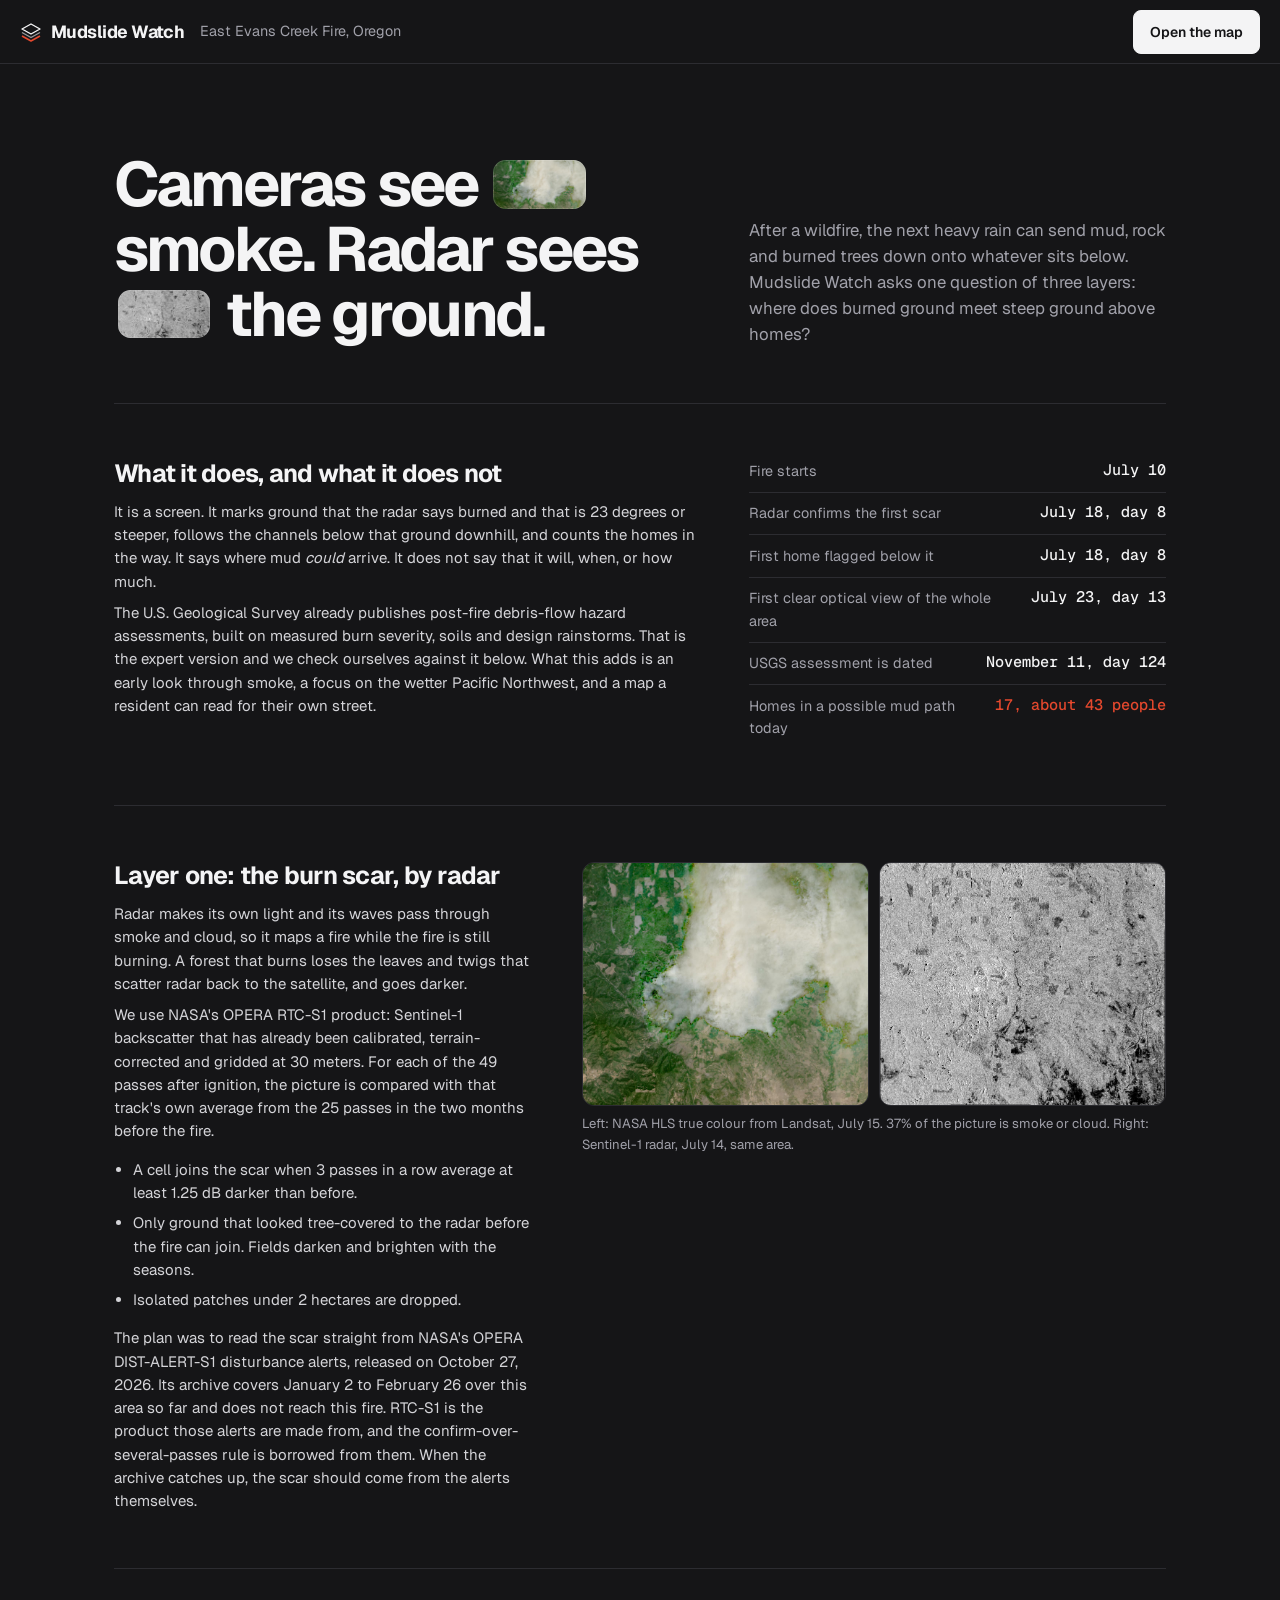
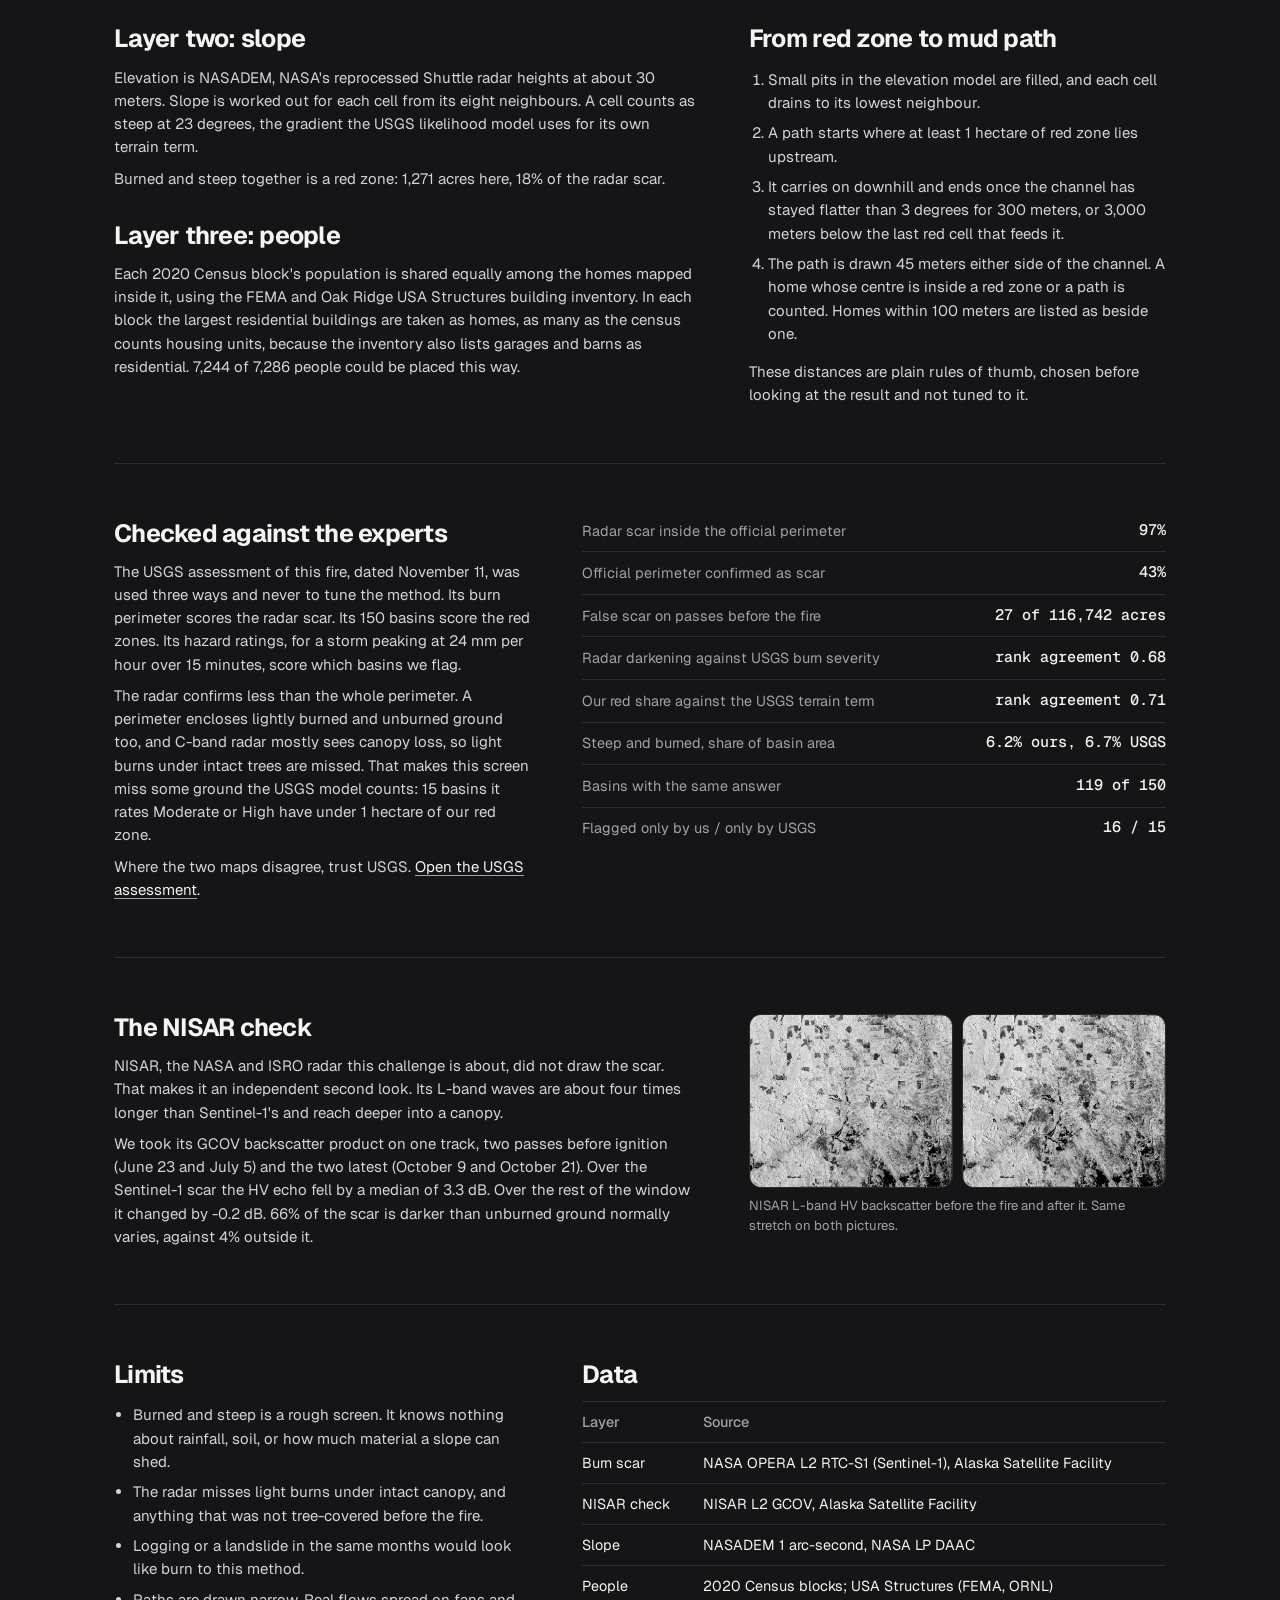
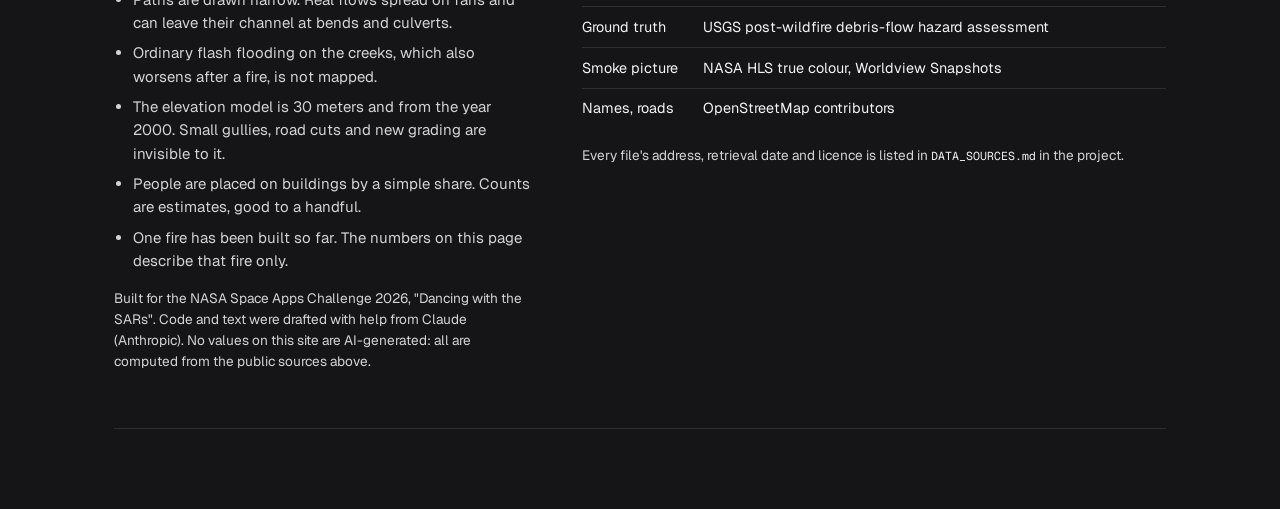
==== site/methods.html @ 7ee4576b "Mudslide Watch: radar burn scar, slope and people for the East Evans Creek Fire Pipeline (OPERA RTC-" ====
<!doctype html>
<html lang="en">
<head>
<meta charset="utf-8">
<meta name="viewport" content="width=device-width, initial-scale=1">
<title>How Mudslide Watch works</title>
<meta name="description" content="The data, the method and the limits behind Mudslide Watch.">
<link rel="preconnect" href="https://fonts.googleapis.com">
<link rel="preconnect" href="https://fonts.gstatic.com" crossorigin>
<link href="https://fonts.googleapis.com/css2?family=Geist:wght@400;500;600;700&family=Geist+Mono:wght@400;500;600&display=swap" rel="stylesheet">
<link href="styles.css" rel="stylesheet">
<style>
  body { display: block; height: auto; background: var(--sheet); }
  .doc { max-width: 1100px; margin: 0 auto; padding: 0 1.5rem 5rem; }
  .lead { display: grid; grid-template-columns: 7fr 5fr; gap: clamp(1.5rem, 4vw, 4rem); align-items: end; padding: clamp(2.5rem, 7vw, 5.5rem) 0 clamp(2rem, 5vw, 3.5rem); border-bottom: 1px solid var(--seam); }
  .lead h1 { font-size: clamp(2.1rem, 5.2vw, 3.9rem); line-height: 1.04; letter-spacing: -0.045em; }
  /* Pictures at type height, set between the words they belong to */
  .chip { display: inline-block; height: 0.78em; aspect-ratio: 1.9; border-radius: 0.2em; background-size: cover; background-position: 50% 40%; vertical-align: -0.04em; margin: 0 0.06em; box-shadow: inset 0 0 0 1px rgba(255, 255, 255, 0.14); }
  .lead p { color: var(--ash); font-size: 1.05rem; max-width: 40ch; margin: 0; }
  .row { display: grid; grid-template-columns: 7fr 5fr; gap: clamp(1.5rem, 4vw, 4rem); padding: clamp(2rem, 5vw, 3.5rem) 0; border-bottom: 1px solid var(--seam); align-items: start; }
  .row.flip { grid-template-columns: 5fr 7fr; }
  .row.flip > :first-child { order: 2; }
  .row h2 { font-size: 1.55rem; font-weight: 700; letter-spacing: -0.03em; margin: 0 0 0.8rem; }
  .row p, .row li { max-width: 62ch; color: #d4d4d8; }
  .row ol, .row ul { padding-left: 1.2rem; }
  .row li { margin-top: 0.45rem; }
  .row figure { margin: 0; }
  .row figure img { display: block; width: 100%; border-radius: 12px; border: 1px solid var(--seam); background: var(--soot); }
  .pair { display: grid; grid-template-columns: 1fr 1fr; gap: 0.6rem; }
  figcaption { font-size: 0.82rem; color: var(--ash); margin-top: 0.5rem; }
  .nums { margin: 0; padding: 0; }
  .nums div { display: grid; grid-template-columns: 1fr auto; gap: 1rem; padding: 0.6rem 0; border-top: 1px solid var(--seam); }
  .nums div:first-child { border-top: 0; padding-top: 0; }
  .nums dt { color: var(--ash); font-size: 0.9rem; }
  .nums dd { margin: 0; font: 500 0.95rem var(--mono); text-align: right; white-space: nowrap; }
  .nums dd.hot { color: var(--cinder); }
  table { border-collapse: collapse; width: 100%; font-size: 0.9rem; }
  th { color: var(--ash); font-weight: 500; }
  th, td { text-align: left; vertical-align: top; padding: 0.55rem 0.9rem 0.55rem 0; border-top: 1px solid var(--seam); }
  code { font: 0.85em var(--mono); color: var(--bone); }
  @media (max-width: 767px) {
    .lead, .row, .row.flip { grid-template-columns: 1fr; }
    .row.flip > :first-child { order: 0; }
    .chip { display: none; }
  }
</style>
</head>
<body>
<header class="top">
  <a class="brand" href="./"><svg viewBox="0 0 22 22" width="22" height="22" aria-hidden="true"><path d="M11 3 20 8l-9 5-9-5z" fill="none" stroke="currentColor" stroke-width="1.4" stroke-linejoin="round"/><path d="m2 11.5 9 5 9-5" fill="none" stroke="currentColor" stroke-width="1.4" stroke-linejoin="round" opacity=".6"/><path d="m2 15 9 5 9-5" fill="none" stroke="#e5482d" stroke-width="1.6" stroke-linejoin="round"/></svg>Mudslide Watch</a>
  <span class="place" id="place"></span>
  <nav class="top-actions"><a class="btn btn-solid" id="back" href="./">Open the map</a></nav>
</header>

<main class="doc" id="doc"><p class="lede" style="padding:3rem 0">Loading the method…</p></main>

<script>
(async function () {
  const fmt = (n) => Math.round(n).toLocaleString("en-US");
  const pct = (x) => Math.round(x * 100) + "%";
  const acres = (km2) => fmt(km2 * 247.105);
  const M = ["January", "February", "March", "April", "May", "June", "July", "August", "September", "October", "November", "December"];
  const day = (iso) => `${M[+iso.slice(5, 7) - 1]} ${+iso.slice(8, 10)}`;
  const between = (a, b) => Math.round((Date.parse(b) - Date.parse(a)) / 864e5);
  const fires = await fetch("data/fires.json").then((r) => r.json());
  const asked = new URLSearchParams(location.search).get("fire");
  const fid = fires.some((f) => f.id === asked) ? asked : fires[0].id;
  const D = `data/${fid}/`;
  const f = await fetch(D + "fire.json").then((r) => r.json());
  const d = f.dates, k = f.scar_check, m = f.scar_method, r = f.rule, t = f.totals, C = f.usgs_check, N = f.nisar && f.nisar.ok ? f.nisar : null, O = f.optical && f.optical.ok ? f.optical : null, P = f.people;
  document.getElementById("place").textContent = f.name;
  document.getElementById("back").href = "./?fire=" + fid;
  document.title = `How Mudslide Watch works: ${f.short_name}`;
  const row = (dt, dd, hot) => `<div><dt>${dt}</dt><dd${hot ? ' class="hot"' : ""}>${dd}</dd></div>`;

  document.getElementById("doc").innerHTML = `
  <section class="lead">
    <h1>Cameras see ${O ? `<span class="chip" style="background-image:url(${D}optical.jpg)" role="img" aria-label="Optical satellite picture of the smoke plume"></span>` : ""} smoke. Radar sees ${f.radar_picture ? `<span class="chip" style="background-image:url(${D}radar.png)" role="img" aria-label="Radar picture of the same hills"></span>` : ""} the ground.</h1>
    <p>After a wildfire, the next heavy rain can send mud, rock and burned trees down onto whatever sits below. Mudslide Watch asks one question of three layers: where does burned ground meet steep ground above homes?</p>
  </section>

  <section class="row">
    <div>
      <h2>What it does, and what it does not</h2>
      <p>It is a screen. It marks ground that the radar says burned and that is ${r.steep_deg} degrees or steeper, follows the channels below that ground downhill, and counts the homes in the way. It says where mud <em>could</em> arrive. It does not say that it will, when, or how much.</p>
      <p>The U.S. Geological Survey already publishes post-fire debris-flow hazard assessments, built on measured burn severity, soils and design rainstorms. That is the expert version and we check ourselves against it below. What this adds is an early look through smoke, a focus on the wetter Pacific Northwest, and a map a resident can read for their own street.</p>
    </div>
    <dl class="nums">
      ${row("Fire starts", day(d.ignition))}
      ${row("Radar confirms the first scar", `${day(d.first_scar)}, day ${between(d.ignition, d.first_scar)}`)}
      ${row("First home flagged below it", `${day(d.first_home)}, day ${between(d.ignition, d.first_home)}`)}
      ${O && O.first_clear_view ? row("First clear optical view of the whole area", `${day(O.first_clear_view)}, day ${between(d.ignition, O.first_clear_view)}`) : ""}
      ${row("USGS assessment is dated", `${day(d.usgs_assessment)}, day ${between(d.ignition, d.usgs_assessment)}`)}
      ${row("Homes in a possible mud path today", `${t.homes_in_zone}, about ${t.people_in_zone} people`, true)}
    </dl>
  </section>

  <section class="row flip">
    <figure>
      <div class="pair">${O ? `<img src="${D}optical.jpg" alt="True-colour satellite picture with a smoke plume covering the fire" loading="lazy">` : ""}${f.radar_picture ? `<img src="${D}radar.png" alt="Radar picture of the same area with the terrain fully visible" loading="lazy">` : ""}</div>
      <figcaption>${O ? `Left: NASA HLS true colour from ${O.satellite}, ${day(O.date)}. ${pct(O.haze_share)} of the picture is smoke or cloud.` : ""} ${f.radar_picture ? `Right: Sentinel-1 radar, ${day(f.radar_picture.date)}, same area.` : ""}</figcaption>
    </figure>
    <div>
      <h2>Layer one: the burn scar, by radar</h2>
      <p>Radar makes its own light and its waves pass through smoke and cloud, so it maps a fire while the fire is still burning. A forest that burns loses the leaves and twigs that scatter radar back to the satellite, and goes darker.</p>
      <p>We use NASA's OPERA RTC-S1 product: Sentinel-1 backscatter that has already been calibrated, terrain-corrected and gridded at 30 meters. For each of the ${f.timeline.length} passes after ignition, the picture is compared with that track's own average from the ${f.passes_before} passes in the two months before the fire.</p>
      <ul>
        <li>A cell joins the scar when ${m.looks} passes in a row average at least ${m.drop_db} dB darker than before.</li>
        <li>Only ground that looked tree-covered to the radar before the fire can join. Fields darken and brighten with the seasons.</li>
        <li>Isolated patches under ${m.min_patch_ha} hectares are dropped.</li>
      </ul>
      <p>${f.dist && !f.dist.available_for_fire ? `The plan was to read the scar straight from NASA's OPERA DIST-ALERT-S1 disturbance alerts, released on October 27, 2026. Its archive covers ${day(f.dist.first_date)} to ${day(f.dist.last_date)} over this area so far and does not reach this fire. RTC-S1 is the product those alerts are made from, and the confirm-over-several-passes rule is borrowed from them. When the archive catches up, the scar should come from the alerts themselves.` : ""}</p>
    </div>
  </section>

  <section class="row">
    <div>
      <h2>Layer two: slope</h2>
      <p>Elevation is NASADEM, NASA's reprocessed Shuttle radar heights at about 30 meters. Slope is worked out for each cell from its eight neighbours. A cell counts as steep at ${r.steep_deg} degrees, the gradient the USGS likelihood model uses for its own terrain term.</p>
      <p>Burned and steep together is a red zone: ${acres(t.red_km2)} acres here, ${pct(t.steep_share_of_scar)} of the radar scar.</p>
      <h2 style="margin-top:2rem">Layer three: people</h2>
      <p>Each 2020 Census block's population is shared equally among the homes mapped inside it, using the FEMA and Oak Ridge USA Structures building inventory. In each block the largest residential buildings are taken as homes, as many as the census counts housing units, because the inventory also lists garages and barns as residential. ${fmt(P.people_placed_on_homes)} of ${fmt(P.block_population)} people could be placed this way.</p>
    </div>
    <div>
      <h2>From red zone to mud path</h2>
      <ol>
        <li>Small pits in the elevation model are filled, and each cell drains to its lowest neighbour.</li>
        <li>A path starts where at least ${r.min_source_ha} hectare of red zone lies upstream.</li>
        <li>It carries on downhill and ends once the channel has stayed flatter than ${r.runout_stop_deg} degrees for ${r.runout_flat_m} meters, or ${fmt(r.runout_max_m)} meters below the last red cell that feeds it.</li>
        <li>The path is drawn ${r.path_half_width_m} meters either side of the channel. A home whose centre is inside a red zone or a path is counted. Homes within ${r.near_path_m} meters are listed as beside one.</li>
      </ol>
      <p>These distances are plain rules of thumb, chosen before looking at the result and not tuned to it.</p>
    </div>
  </section>

  <section class="row flip">
    <dl class="nums">
      ${row("Radar scar inside the official perimeter", pct(k.share_of_scar_inside_perimeter))}
      ${row("Official perimeter confirmed as scar", pct(k.share_of_perimeter_detected))}
      ${row("False scar on passes before the fire", `${acres(k.prefire_false_alarm_km2)} of ${acres(k.window_km2)} acres`)}
      ${row("Radar darkening against USGS burn severity", `rank agreement ${C.radar_vs_severity.spearman.toFixed(2)}`)}
      ${row("Our red share against the USGS terrain term", `rank agreement ${C.red_vs_terrain.spearman.toFixed(2)}`)}
      ${row("Steep and burned, share of basin area", `${(C.mean_red_share * 100).toFixed(1)}% ours, ${(C.mean_terrain_term * 100).toFixed(1)}% USGS`)}
      ${row("Basins with the same answer", `${C.table.both + C.table.neither} of ${C.n_basins}`)}
      ${row("Flagged only by us / only by USGS", `${C.table.only_ours} / ${C.table.only_usgs}`)}
    </dl>
    <div>
      <h2>Checked against the experts</h2>
      <p>The USGS assessment of this fire, dated ${day(d.usgs_assessment)}, was used three ways and never to tune the method. Its burn perimeter scores the radar scar. Its ${C.n_basins} basins score the red zones. Its hazard ratings, for a storm peaking at ${C.design_storm_mm_h} mm per hour over 15 minutes, score which basins we flag.</p>
      <p>The radar confirms less than the whole perimeter. A perimeter encloses lightly burned and unburned ground too, and C-band radar mostly sees canopy loss, so light burns under intact trees are missed. That makes this screen miss some ground the USGS model counts: ${C.table.only_usgs} basins it rates Moderate or High have under ${r.min_source_ha} hectare of our red zone.</p>
      <p>Where the two maps disagree, trust USGS. <a href="${f.usgs.sciencebase_url}" target="_blank" rel="noopener">Open the USGS assessment</a>.</p>
    </div>
  </section>

  ${N ? `<section class="row">
    <div>
      <h2>The NISAR check</h2>
      <p>NISAR, the NASA and ISRO radar this challenge is about, did not draw the scar. That makes it an independent second look. Its L-band waves are about four times longer than Sentinel-1's and reach deeper into a canopy.</p>
      <p>We took its GCOV backscatter product on one track, two passes before ignition (${N.before_dates.map(day).join(" and ")}) and the two latest (${N.after_dates.map(day).join(" and ")}). Over the Sentinel-1 scar the HV echo fell by a median of ${Math.abs(N.change_in_scar_db).toFixed(1)} dB. Over the rest of the window it changed by ${N.change_outside_db.toFixed(1)} dB. ${pct(N.share_of_scar_darker)} of the scar is darker than unburned ground normally varies, against ${pct(N.share_of_unburned_darker)} outside it.</p>
    </div>
    <figure>
      <div class="pair"><img src="${D}nisar_before.png" alt="NISAR radar picture before the fire" loading="lazy"><img src="${D}nisar_after.png" alt="NISAR radar picture after the fire, with the burned area darker" loading="lazy"></div>
      <figcaption>NISAR L-band HV backscatter before the fire and after it. Same stretch on both pictures.</figcaption>
    </figure>
  </section>` : ""}

  <section class="row flip">
    <div>
      <h2>Data</h2>
      <table>
        <tr><th>Layer</th><th>Source</th></tr>
        <tr><td>Burn scar</td><td>NASA OPERA L2 RTC-S1 (Sentinel-1), Alaska Satellite Facility</td></tr>
        <tr><td>NISAR check</td><td>NISAR L2 GCOV, Alaska Satellite Facility</td></tr>
        <tr><td>Slope</td><td>NASADEM 1 arc-second, NASA LP DAAC</td></tr>
        <tr><td>People</td><td>2020 Census blocks; USA Structures (FEMA, ORNL)</td></tr>
        <tr><td>Ground truth</td><td>USGS post-wildfire debris-flow hazard assessment</td></tr>
        <tr><td>Smoke picture</td><td>NASA HLS true colour, Worldview Snapshots</td></tr>
        <tr><td>Names, roads</td><td>OpenStreetMap contributors</td></tr>
      </table>
      <p class="hint">Every file's address, retrieval date and licence is listed in <code>DATA_SOURCES.md</code> in the project.</p>
    </div>
    <div>
      <h2>Limits</h2>
      <ul>
        <li>Burned and steep is a rough screen. It knows nothing about rainfall, soil, or how much material a slope can shed.</li>
        <li>The radar misses light burns under intact canopy, and anything that was not tree-covered before the fire.</li>
        <li>Logging or a landslide in the same months would look like burn to this method.</li>
        <li>Paths are drawn narrow. Real flows spread on fans and can leave their channel at bends and culverts.</li>
        <li>Ordinary flash flooding on the creeks, which also worsens after a fire, is not mapped.</li>
        <li>The elevation model is 30 meters and from the year 2000. Small gullies, road cuts and new grading are invisible to it.</li>
        <li>People are placed on buildings by a simple share. Counts are estimates, good to a handful.</li>
        <li>One fire has been built so far. The numbers on this page describe that fire only.</li>
      </ul>
      <p class="hint">Built for the NASA Space Apps Challenge 2026, "Dancing with the SARs". Code and text were drafted with help from Claude (Anthropic). No values on this site are AI-generated: all are computed from the public sources above.</p>
    </div>
  </section>`;
})().catch((e) => { console.error(e); document.getElementById("doc").innerHTML = '<p class="notice" style="margin-top:3rem">The data for this page did not load. Check your connection and reload.</p>'; });
</script>
</body>
</html>
---- site/styles.css ----
:root {
  /* Zinc neutrals and one accent. Cinder is the only colour on the page and it means one thing. */
  --soot: #0e0e10;        /* the pass strip */
  --sheet: #151517;       /* header, reading column, dialog */
  --recess: #1d1d20;      /* tracks, hover fills, note blocks */
  --raised: #29292d;      /* selected tab, floating map furniture */
  --seam: #2c2c31;
  --bone: #f4f4f5;
  --ash: #a1a1aa;
  --cinder: #e5482d;
  --cinder-wash: rgba(229, 72, 45, 0.14);
  --sans: "Geist", system-ui, sans-serif;
  --mono: "Geist Mono", ui-monospace, monospace;
  --spring: cubic-bezier(0.22, 1, 0.36, 1);
  --lift: 0 1px 2px rgba(14, 14, 16, 0.5), 0 12px 32px rgba(14, 14, 16, 0.55);
}

* { box-sizing: border-box; }
[hidden] { display: none !important; }
html { color-scheme: dark; }
html, body { height: 100%; margin: 0; }
body {
  display: grid;
  grid-template-rows: auto 1fr auto;
  height: 100dvh;
  background: var(--recess);
  color: var(--bone);
  font: 15px/1.55 var(--sans);
  -webkit-font-smoothing: antialiased;
}
h1, h2, h3 { margin: 0; line-height: 1.1; }
h1 { font-size: 1.7rem; font-weight: 700; letter-spacing: -0.03em; text-wrap: balance; }
h2 { font-size: 1rem; font-weight: 600; letter-spacing: -0.01em; margin-top: 1.75rem; }
p { margin: 0.5rem 0 0; }
a { color: var(--bone); text-underline-offset: 0.18em; text-decoration-color: var(--ash); }
:focus-visible { outline: 2px solid var(--bone); outline-offset: 2px; }
.num, output, strong { font-variant-numeric: tabular-nums; }

/* Top bar */
.top {
  display: flex; align-items: center; gap: 1rem; flex-wrap: wrap;
  padding: 0.6rem 1.25rem;
  background: var(--sheet);
  border-bottom: 1px solid var(--seam);
  position: relative; z-index: 2;
}
.brand { display: inline-flex; align-items: center; gap: 0.55rem; font-weight: 700; font-size: 1.1rem; letter-spacing: -0.03em; color: var(--bone); text-decoration: none; min-height: 44px; }
.place { color: var(--ash); font-size: 0.9rem; }
.place select {
  font: 500 0.9rem var(--sans); color: var(--bone);
  background: var(--recess); border: 1px solid var(--seam); border-radius: 8px;
  min-height: 44px; padding: 0.45rem 0.6rem; max-width: 60vw; cursor: pointer;
}
.top-actions { margin-left: auto; display: flex; align-items: center; gap: 0.35rem; flex-wrap: wrap; }
.top-actions .btn-solid { margin-left: 0.5rem; }
.sr-only { position: absolute; width: 1px; height: 1px; overflow: hidden; clip: rect(0 0 0 0); white-space: nowrap; }

.btn {
  display: inline-flex; align-items: center; justify-content: center; gap: 0.5rem;
  min-height: 44px;
  font: 600 0.875rem var(--sans);
  padding: 0.5rem 1rem;
  border: 1px solid var(--seam); border-radius: 8px;
  background: var(--sheet); color: var(--bone);
  cursor: pointer; text-decoration: none;
  transition: background 0.2s var(--spring), border-color 0.2s var(--spring), transform 0.2s var(--spring);
}
.btn:hover { background: var(--recess); border-color: #45454c; }
.btn:active { transform: translateY(1px); }
.btn-solid { background: var(--bone); color: var(--sheet); border-color: var(--bone); }
.btn-solid:hover { background: #fff; border-color: #fff; }
.btn-round { width: 2.9rem; height: 2.9rem; min-height: 0; padding: 0; border-radius: 50%; flex: none; }
/* Quiet header actions: plain links, so the one solid button stands alone */
.link {
  display: inline-flex; align-items: center; min-height: 44px; padding: 0 0.6rem;
  font: 500 0.875rem var(--sans); color: var(--ash);
  background: none; border: 0; border-radius: 8px; cursor: pointer; text-decoration: none;
  transition: color 0.2s var(--spring), background 0.2s var(--spring);
}
.link:hover { color: var(--bone); background: var(--recess); }

/* Stage: the map leads, the reading column sits to its right */
.stage { display: grid; grid-template-columns: 1fr 420px; min-height: 0; }
.panel {
  background: var(--sheet);
  border-left: 1px solid var(--seam);
  padding: 1.25rem 1.5rem 2rem;
  overflow-y: auto;
  scrollbar-width: thin; scrollbar-color: #3a3a40 transparent;
}
.mapwrap { position: relative; min-height: 0; background: var(--soot); }
#map { position: absolute; inset: 0; }

/* View switch: a recessed track with a raised thumb */
.views { display: grid; grid-auto-flow: column; grid-auto-columns: 1fr; gap: 4px; padding: 4px; background: var(--recess); border-radius: 10px; margin-bottom: 1.25rem; }
.views button {
  min-height: 40px;
  font: 600 0.84rem var(--sans); padding: 0.55rem 0.3rem; white-space: nowrap; border: 0; border-radius: 7px;
  background: transparent; color: var(--ash); cursor: pointer;
  transition: background 0.2s var(--spring), color 0.2s var(--spring);
}
.views button:hover { color: var(--bone); }
.views button[aria-selected="true"] { background: var(--raised); color: var(--bone); box-shadow: 0 1px 2px rgba(14, 14, 16, 0.5); }

/* The layer stack: three plates in isometric projection, one per map layer */
.stack { display: grid; grid-template-columns: 7.5rem 1fr; gap: 0.5rem 1rem; align-items: center; }
.plates { position: relative; height: 9.6rem; }
.plate {
  position: absolute; left: 50%; width: 5.2rem; height: 5.2rem; margin-left: -2.6rem;
  border: 1.5px solid #5b5b63; border-radius: 6px;
  transform: rotateX(58deg) rotateZ(45deg);
  transition: transform 0.45s var(--spring), border-color 0.3s var(--spring), opacity 0.3s var(--spring);
  background-color: var(--sheet);
}
.p-burn { top: -0.2rem; }
.p-slope { top: 2.1rem; }
.p-people { top: 4.4rem; }
.plate.on { border-color: var(--bone); }
.p-burn.on { background-color: rgba(212, 212, 216, 0.42); }
.p-slope.on { background-image: repeating-linear-gradient(90deg, rgba(244, 244, 245, 0.75) 0 1.5px, transparent 1.5px 7px); }
.p-people.on { background-image: radial-gradient(circle, var(--bone) 1.6px, transparent 2px); background-size: 14px 14px; background-position: 4px 4px; }
.plate.lift { transform: translateY(-3px) rotateX(58deg) rotateZ(45deg); }
/* The column that joins the plates once all three are on: the only red in the panel */
.core {
  position: absolute; left: 50%; top: 2.2rem; width: 1.15rem; height: 5.4rem; margin-left: -0.575rem;
  background: var(--cinder); border-radius: 3px;
  opacity: 0; transform: scaleY(0.2); transform-origin: 50% 0;
  transition: opacity 0.35s var(--spring), transform 0.5s var(--spring);
  mix-blend-mode: normal; pointer-events: none;
}
.stack.all .core { opacity: 0.92; transform: none; }
.stack-keys { display: grid; gap: 2px; }
.layer {
  display: grid; grid-template-columns: auto 1fr; column-gap: 0.7rem; align-items: center;
  min-height: 3rem; padding: 0.35rem 0.6rem; margin-left: -0.6rem;
  border: 0; border-radius: 8px; background: none; color: var(--ash);
  font: inherit; text-align: left; cursor: pointer;
  transition: background 0.2s var(--spring), color 0.2s var(--spring), transform 0.2s var(--spring);
}
.layer::before {
  content: ""; grid-row: 1 / 3; width: 2.1rem; height: 1.2rem; border-radius: 1rem; background: #3f3f46;
  box-shadow: inset 0 0 0 1px rgba(255, 255, 255, 0.04);
  background-image: radial-gradient(circle at 0.6rem 50%, var(--bone) 0.42rem, transparent 0.46rem);
  transition: background-color 0.25s var(--spring);
}
.layer[aria-pressed="true"]::before { background-color: #71717a; background-image: radial-gradient(circle at 1.5rem 50%, var(--bone) 0.42rem, transparent 0.46rem); }
.layer b { font-weight: 600; color: var(--bone); line-height: 1.2; }
.layer span { grid-column: 2; font-size: 0.82rem; line-height: 1.25; }
.layer:hover { background: var(--recess); }
.layer:active { transform: translateY(1px); }
.stack-says { font-size: 0.9rem; color: #d4d4d8; min-height: 2.8em; margin: 0.6rem 0 0; }
#how { margin-top: 2rem; padding-top: 0.25rem; border-top: 1px solid var(--seam); }
#how .how-lede { margin: 0.35rem 0 0.9rem; }
.stack-says b { color: var(--cinder); font-weight: 600; }

.lede { color: #d4d4d8; font-size: 1rem; margin-top: 0.7rem; max-width: 62ch; }
#headline b { color: var(--cinder); font-weight: 700; }
.hint { color: var(--ash); font-size: 0.85rem; margin-top: 1rem; }
.notice { background: var(--recess); border-left: 2px solid var(--ash); color: var(--bone); border-radius: 0 8px 8px 0; padding: 0.7rem 0.9rem; margin: 1rem 0; font-size: 0.875rem; }

/* Address search: label above, message below */
.find { margin-top: 1.4rem; padding: 0.9rem 1rem 0.6rem; background: var(--recess); border-radius: 12px; }
.find label { display: block; font-size: 0.95rem; font-weight: 600; margin-bottom: 0.5rem; }
.find input { background: var(--sheet) !important; }
.find .btn { background: var(--bone); color: var(--sheet); border-color: var(--bone); }
.find .btn:hover { background: #fff; }
.find-row { display: grid; grid-template-columns: 1fr auto; gap: 0.5rem; }
.find input {
  min-height: 44px; min-width: 0; padding: 0.5rem 0.75rem; font: 0.95rem var(--sans); color: var(--bone);
  background: var(--recess); border: 1px solid var(--seam); border-radius: 8px;
}
.find input::placeholder { color: #71717a; }
.find-msg { font-size: 0.82rem; color: var(--ash); min-height: 1.3em; margin-top: 0.35rem; }

.rank { list-style: none; padding: 0; margin: 0.6rem -0.6rem 0; }
.rank li + li { border-top: 1px solid var(--seam); }
.rank li { animation: rise 0.45s var(--spring) both; animation-delay: calc(var(--i, 0) * 30ms); }
@keyframes rise { from { opacity: 0; transform: translateY(6px); } }
.rank button {
  display: grid; grid-template-columns: 1fr auto; gap: 0.1rem 0.75rem; width: 100%; min-height: 44px;
  padding: 0.65rem 0.6rem; border: 0; border-radius: 8px; background: none; text-align: left; font: inherit; color: inherit; cursor: pointer;
  transition: background 0.2s var(--spring);
}
.rank button:hover { background: var(--recess); }
.rank-name { font-weight: 600; }
.rank-when { font: 500 0.9rem var(--mono); color: var(--cinder); white-space: nowrap; }
.rank-when.plain { color: var(--bone); }
.rank-sub { grid-column: 1 / -1; font-size: 0.8rem; color: var(--ash); }

/* Block card */
.card .back { margin-bottom: 1rem; }
.card .where { color: var(--ash); }
.status { display: flex; gap: 0.6rem; align-items: baseline; margin-top: 1rem; padding: 0.8rem 0.9rem; border-radius: 10px; background: var(--recess); font-weight: 600; line-height: 1.3; }
.status i { width: 0.7rem; height: 0.7rem; border-radius: 50%; flex: none; background: #71717a; transform: translateY(0.05rem); }
.status.in { background: var(--cinder-wash); }
.status.in i { background: var(--cinder); box-shadow: inset 0 0 0 2px var(--cinder), inset 0 0 0 4px var(--bone); }
.status.near i { background: var(--bone); }
.facts { margin: 1rem 0 0; padding: 0; }
.facts > div { display: grid; grid-template-columns: 8.5rem 1fr; gap: 0.75rem; padding: 0.7rem 0; border-top: 1px solid var(--seam); }
.facts dt { color: var(--ash); font-size: 0.85rem; padding-top: 0.2rem; }
.facts dd { margin: 0; }
.facts .big { font: 500 1.35rem/1.15 var(--mono); letter-spacing: -0.02em; display: block; }
.facts .big.hot { color: var(--cinder); }
.facts .small { font-size: 0.82rem; color: var(--ash); display: block; margin-top: 0.2rem; }
.say { margin-top: 1rem; padding: 0.9rem 1rem; background: var(--recess); border-radius: 10px; }
.say h3 { font-size: 0.85rem; font-weight: 600; margin-bottom: 0.3rem; }
.say ol { margin: 0.4rem 0 0; padding-left: 1.2rem; }
.say li { margin-top: 0.35rem; }
.say + .say { margin-top: 0.6rem; }
.card-actions { display: flex; gap: 0.5rem; margin-top: 1rem; flex-wrap: wrap; }

/* Map furniture: kept to the corners, never over each other */
.legend {
  position: absolute; left: 1rem; bottom: 1rem;
  background: rgba(29, 29, 32, 0.9); -webkit-backdrop-filter: blur(10px); backdrop-filter: blur(10px);
  border: 1px solid rgba(255, 255, 255, 0.06);
  border-radius: 12px; box-shadow: var(--lift);
  padding: 0.8rem 0.95rem; font-size: 0.8rem; max-width: 17.5rem;
}
.legend b { display: block; margin-bottom: 0.4rem; font-size: 0.82rem; font-weight: 600; }
.legend .key { display: flex; align-items: center; gap: 0.55rem; margin-top: 0.32rem; line-height: 1.3; }
.legend .sw { width: 0.95rem; height: 0.95rem; border-radius: 4px; flex: none; }
.legend .sw.dot { border-radius: 50%; width: 0.6rem; height: 0.6rem; margin: 0 0.175rem; }
.legend .src { color: var(--ash); margin-top: 0.5rem; }
.caption {
  position: absolute; left: 1rem; top: 1rem;
  background: var(--bone); color: var(--sheet); padding: 0.8rem 1.1rem; border-radius: 12px; box-shadow: var(--lift);
  font-weight: 600; font-size: 1.15rem; line-height: 1.3; letter-spacing: -0.02em; max-width: min(30rem, calc(100% - 5.5rem)); text-wrap: balance;
}
.maplibregl-ctrl-group { border-radius: 10px !important; box-shadow: var(--lift) !important; overflow: hidden; background: var(--raised) !important; }
.maplibregl-ctrl-group button + button { border-top-color: rgba(255, 255, 255, 0.08) !important; }
.maplibregl-ctrl-group button .maplibregl-ctrl-icon { filter: invert(1); }
.maplibregl-ctrl-attrib { background: rgba(21, 21, 23, 0.75) !important; color: var(--ash); }
.maplibregl-ctrl-attrib a { color: var(--ash) !important; }
.maplibregl-ctrl-attrib-button { filter: invert(1); }

/* Homes that mud could reach: the loudest thing on the map */
.home-pin {
  width: 30px; height: 30px; border-radius: 50%; cursor: pointer;
  background: var(--cinder); color: #fff; border: 2.5px solid #fff;
  display: grid; place-items: center;
  box-shadow: 0 2px 8px rgba(14, 14, 16, 0.7);
}
.home-pin::after {
  content: ""; position: absolute; inset: -2.5px; border-radius: 50%; border: 2px solid var(--cinder);
  animation: ping 2.2s var(--spring) infinite; pointer-events: none;
}
.home-pin:hover, .home-pin.sel { background: #fff; color: var(--cinder); }
.home-pin svg { display: block; }
@keyframes ping { from { opacity: 0.9; transform: scale(1); } to { opacity: 0; transform: scale(2.3); } }

/* Pass strip */
.strip {
  display: grid; grid-template-columns: auto 1fr minmax(15rem, 24rem); align-items: center; gap: 2rem;
  padding: 0.85rem 1.5rem 0.95rem;
  background: var(--soot);
  border-top: 1px solid var(--seam);
  position: relative; z-index: 2;
}
.strip-date { display: flex; align-items: center; gap: 1.1rem; }
#date-label { display: block; font: 500 2.5rem/1 var(--mono); letter-spacing: -0.06em; min-width: 6.2ch; }
.pass-label { display: block; font: 0.78rem/1.3 var(--sans); color: var(--ash); margin-top: 0.3rem; min-height: 1.3em; }
.strip .btn-round { background: var(--bone); color: var(--soot); border-color: var(--bone); position: relative; }
.strip .btn-round:hover { background: #fff; border-color: #fff; }
.strip-slider { position: relative; padding-bottom: 1.2rem; }
.slider-hint { margin: 0 0 0.1rem; font-size: 0.8rem; color: var(--ash); transition: opacity 0.4s var(--spring); }
.slider-hint.gone { opacity: 0; }
/* The one perpetual motion on the page: the play button breathes until first use */
.btn-round.invite::after {
  content: ""; position: absolute; inset: -1px; border-radius: 50%; border: 2px solid var(--bone);
  animation: breathe 2.4s var(--spring) infinite;
}
@keyframes breathe { from { opacity: 0.7; transform: scale(1); } to { opacity: 0; transform: scale(1.55); } }

#slider {
  --p: 0%;
  -webkit-appearance: none; appearance: none;
  width: 100%; height: 1.75rem; margin: 0; background: transparent; cursor: pointer;
}
#slider::-webkit-slider-runnable-track { height: 8px; border-radius: 8px; background: linear-gradient(90deg, var(--bone) var(--p), rgba(255, 255, 255, 0.13) var(--p)); }
#slider::-moz-range-track { height: 8px; border-radius: 8px; background: rgba(255, 255, 255, 0.13); }
#slider::-moz-range-progress { height: 8px; border-radius: 8px; background: var(--bone); }
#slider::-webkit-slider-thumb {
  -webkit-appearance: none; appearance: none;
  width: 22px; height: 22px; margin-top: -7px; border-radius: 50%;
  background: var(--bone); border: 0; box-shadow: 0 0 0 4px rgba(244, 244, 245, 0.16), 0 2px 6px rgba(14, 14, 16, 0.5);
}
#slider::-moz-range-thumb { width: 22px; height: 22px; border-radius: 50%; background: var(--bone); border: 0; box-shadow: 0 0 0 4px rgba(244, 244, 245, 0.16), 0 2px 6px rgba(14, 14, 16, 0.5); }
#slider:disabled { opacity: 0.4; cursor: default; }
.ticks { position: absolute; left: 11px; right: 11px; bottom: 0; height: 1.1rem; font: 0.7rem var(--mono); color: var(--ash); }
.ticks span { position: absolute; transform: translateX(-50%); padding-top: 0.35rem; white-space: nowrap; }
.ticks span::before { content: ""; position: absolute; left: 50%; top: 0; height: 0.25rem; border-left: 1px solid #52525b; }
.strip-count { border-left: 1px solid var(--seam); padding-left: 1.5rem; }
.strip-count strong { font: 500 2rem/1 var(--mono); letter-spacing: -0.05em; display: block; }
.strip-count strong.hot { color: var(--cinder); }
.strip-count span { font-size: 0.82rem; line-height: 1.35; color: var(--ash); display: block; margin-top: 0.3rem; }
/* The USGS comparison is one snapshot, not a timeline */
.view-usgs .strip-slider, .view-usgs #play { visibility: hidden; }

/* Loading: blocks shaped like the stack, headline and list they stand in for */
.skeleton { display: none; }
.loading .skeleton { display: grid; gap: 0.55rem; }
.loading #overview, .loading .legend { display: none; }
.skeleton i { display: block; border-radius: 8px; background: var(--recess); animation: shimmer 1.2s ease-in-out infinite alternate; }
@keyframes shimmer { to { opacity: 0.45; } }

/* Science check dialog */
.check { border-radius: 16px; padding: 1.75rem 2rem 2rem; width: min(54rem, 94vw); max-height: 90dvh; color: var(--bone); background: var(--sheet); border: 1px solid var(--seam); box-shadow: 0 24px 80px rgba(14, 14, 16, 0.7); }
.check::backdrop { background: rgba(14, 14, 16, 0.65); -webkit-backdrop-filter: blur(3px); backdrop-filter: blur(3px); }
.check .close { float: right; }
.check h2 { font-size: 1.6rem; font-weight: 700; letter-spacing: -0.03em; margin-top: 0; }
.check h3 { font-size: 1.05rem; font-weight: 600; margin-top: 1.9rem; }
.check p { max-width: 66ch; color: #d4d4d8; }
.check .two { display: grid; grid-template-columns: 7fr 5fr; gap: 1.5rem; align-items: start; }
.check table { border-collapse: collapse; width: 100%; margin-top: 0.6rem; font-size: 0.875rem; }
.check th { color: var(--ash); font-weight: 500; }
.check th, .check td { text-align: left; padding: 0.45rem 0.6rem 0.45rem 0; border-top: 1px solid var(--seam); }
.check td.num, .check th.num { text-align: right; font-family: var(--mono); white-space: nowrap; }
.check .small { font-size: 0.82rem; color: var(--ash); }
.check svg { max-width: 100%; height: auto; }
.check svg text { fill: var(--ash); font-family: var(--mono); }

@media (max-width: 860px) {
  body { grid-template-rows: auto auto auto; height: auto; }
  .stage { grid-template-columns: 1fr; }
  .mapwrap { height: 62dvh; }
  .panel { border-left: 0; border-top: 1px solid var(--seam); overflow: visible; }
  .strip { grid-template-columns: 1fr; gap: 0.5rem; position: sticky; bottom: 0; padding: 0.6rem 1rem 0.7rem; }
  .strip-count { border-left: 0; padding-left: 0; }
  .strip-count strong { font-size: 1.4rem; display: inline; }
  .strip-count span { display: inline; margin-left: 0.4rem; }
  #date-label { font-size: 1.7rem; }
  .strip-date { justify-content: space-between; }
  .top-actions { margin-left: 0; }
  .top-actions .btn-solid { margin-left: 0; }
  .slider-hint { display: none; }
  .check .two { grid-template-columns: 1fr; }
  .check { padding: 1.25rem 1.1rem 1.5rem; }
}
@media (prefers-reduced-motion: reduce) { *, *::after { transition: none !important; animation: none !important; } }

@media print {
  .top, .mapwrap, .strip, .views, #overview, .card-actions, .back, .home-pin { display: none !important; }
  :root { --recess: #f4f4f5; --sheet: #fff; --bone: #18181b; --ash: #52525b; --seam: #d4d4d8; --cinder: #b93620; --cinder-wash: #fbe9e5; }
  html { color-scheme: light; }
  body { display: block; background: #fff; height: auto; }
  .stage { display: block; }
  .panel { border: 0; overflow: visible; }
}
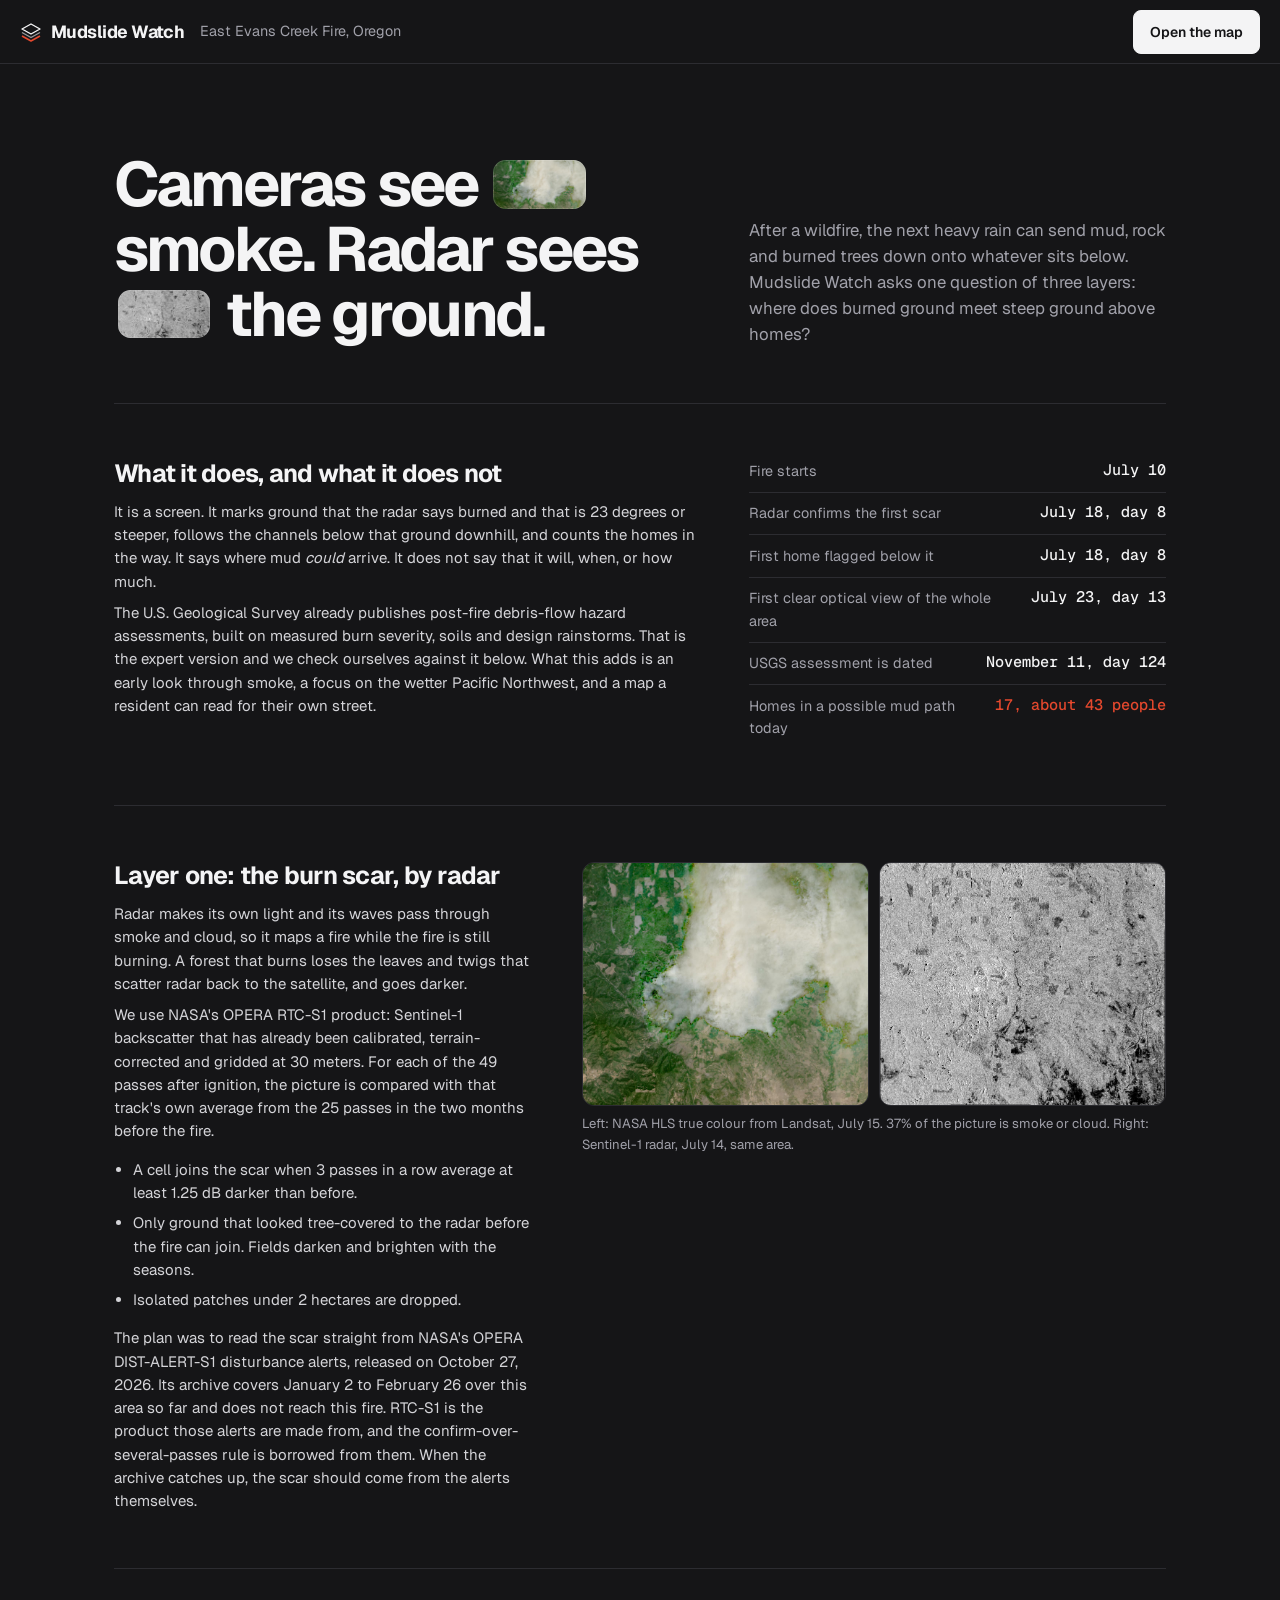
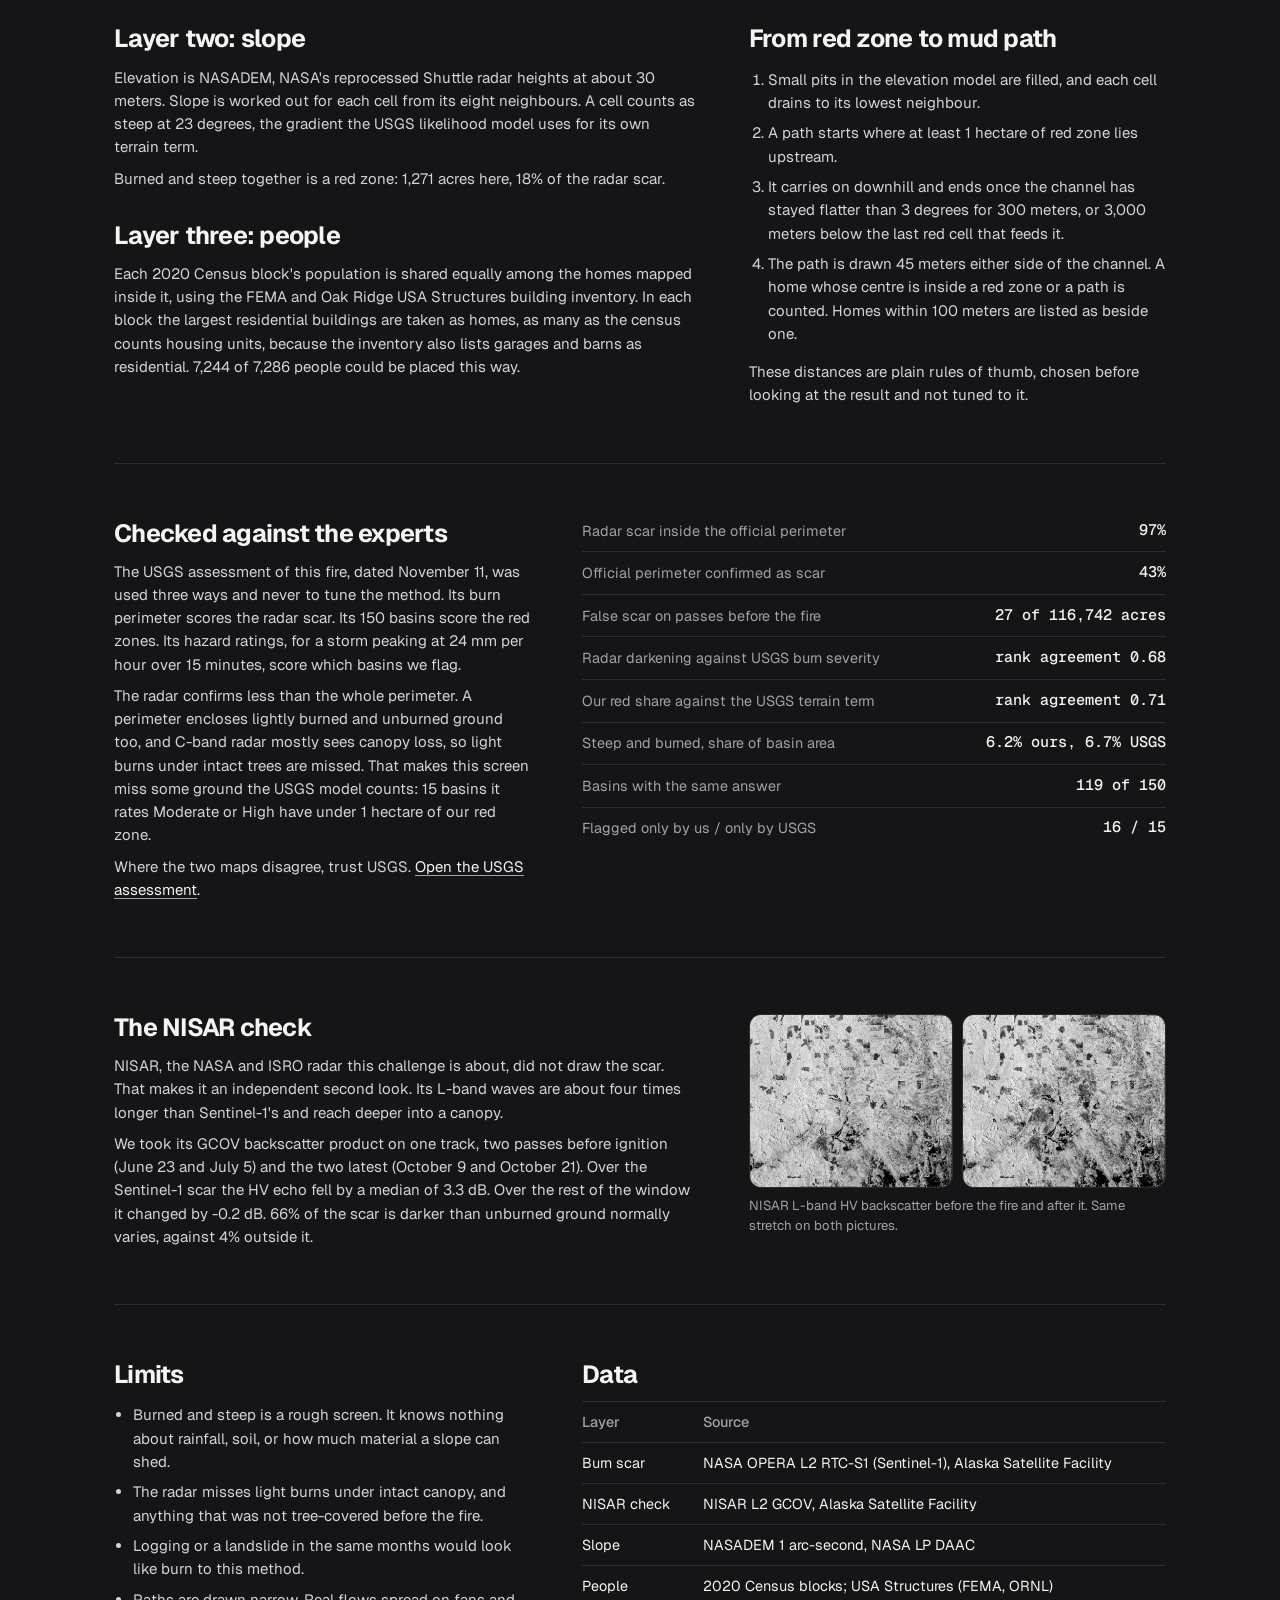
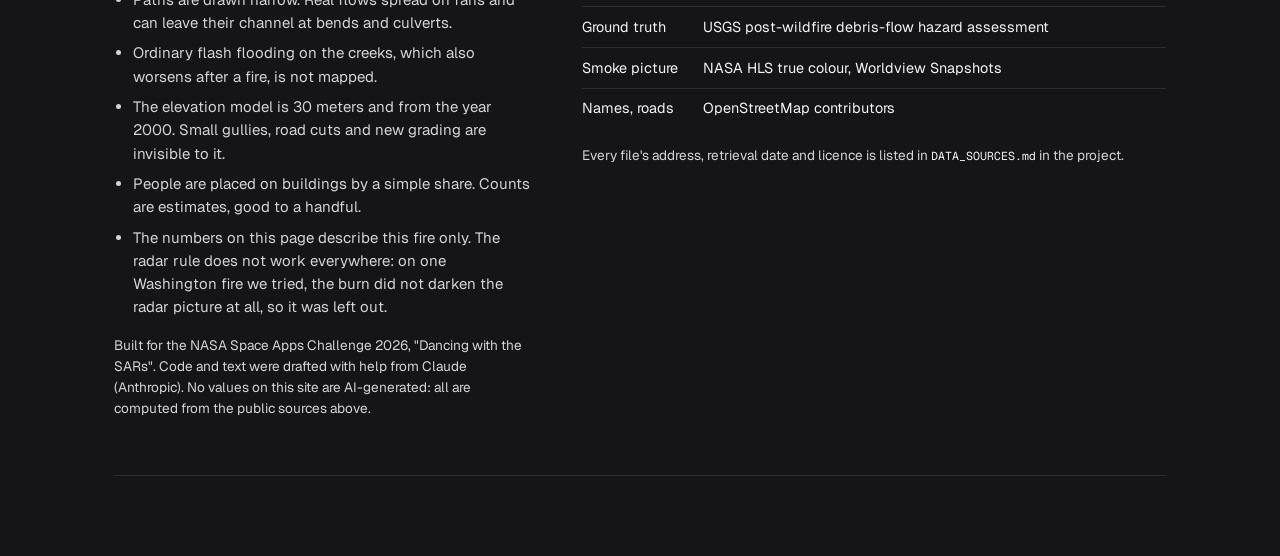
==== commit 7de6f0a0: "Add the Bradeen Hill Fire, Stevens County, Washington Second fire on the site, with its weaker radar" ====
--- a/site/methods.html
+++ b/site/methods.html
@@ -189,7 +189,7 @@
         <li>Ordinary flash flooding on the creeks, which also worsens after a fire, is not mapped.</li>
         <li>The elevation model is 30 meters and from the year 2000. Small gullies, road cuts and new grading are invisible to it.</li>
         <li>People are placed on buildings by a simple share. Counts are estimates, good to a handful.</li>
-        <li>One fire has been built so far. The numbers on this page describe that fire only.</li>
+        <li>The numbers on this page describe this fire only. The radar rule does not work everywhere: on one Washington fire we tried, the burn did not darken the radar picture at all, so it was left out.</li>
       </ul>
       <p class="hint">Built for the NASA Space Apps Challenge 2026, "Dancing with the SARs". Code and text were drafted with help from Claude (Anthropic). No values on this site are AI-generated: all are computed from the public sources above.</p>
     </div>
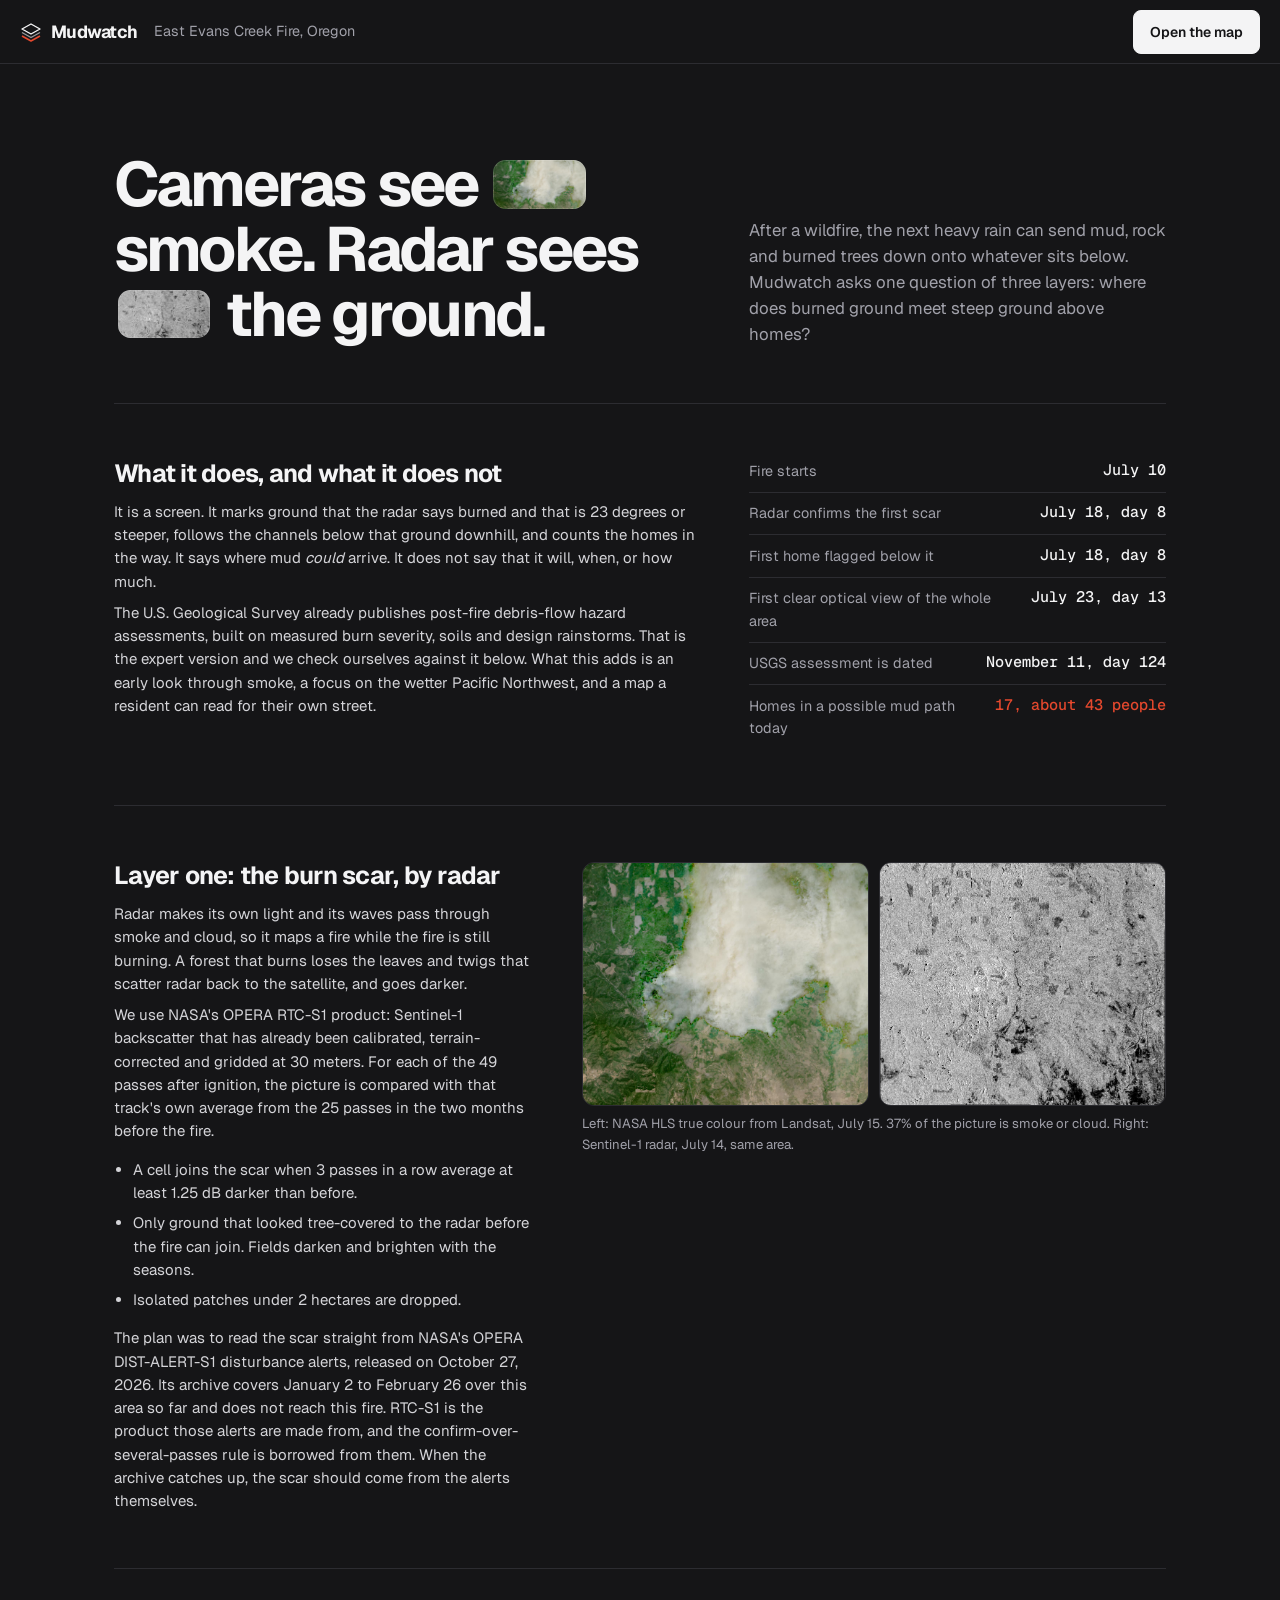
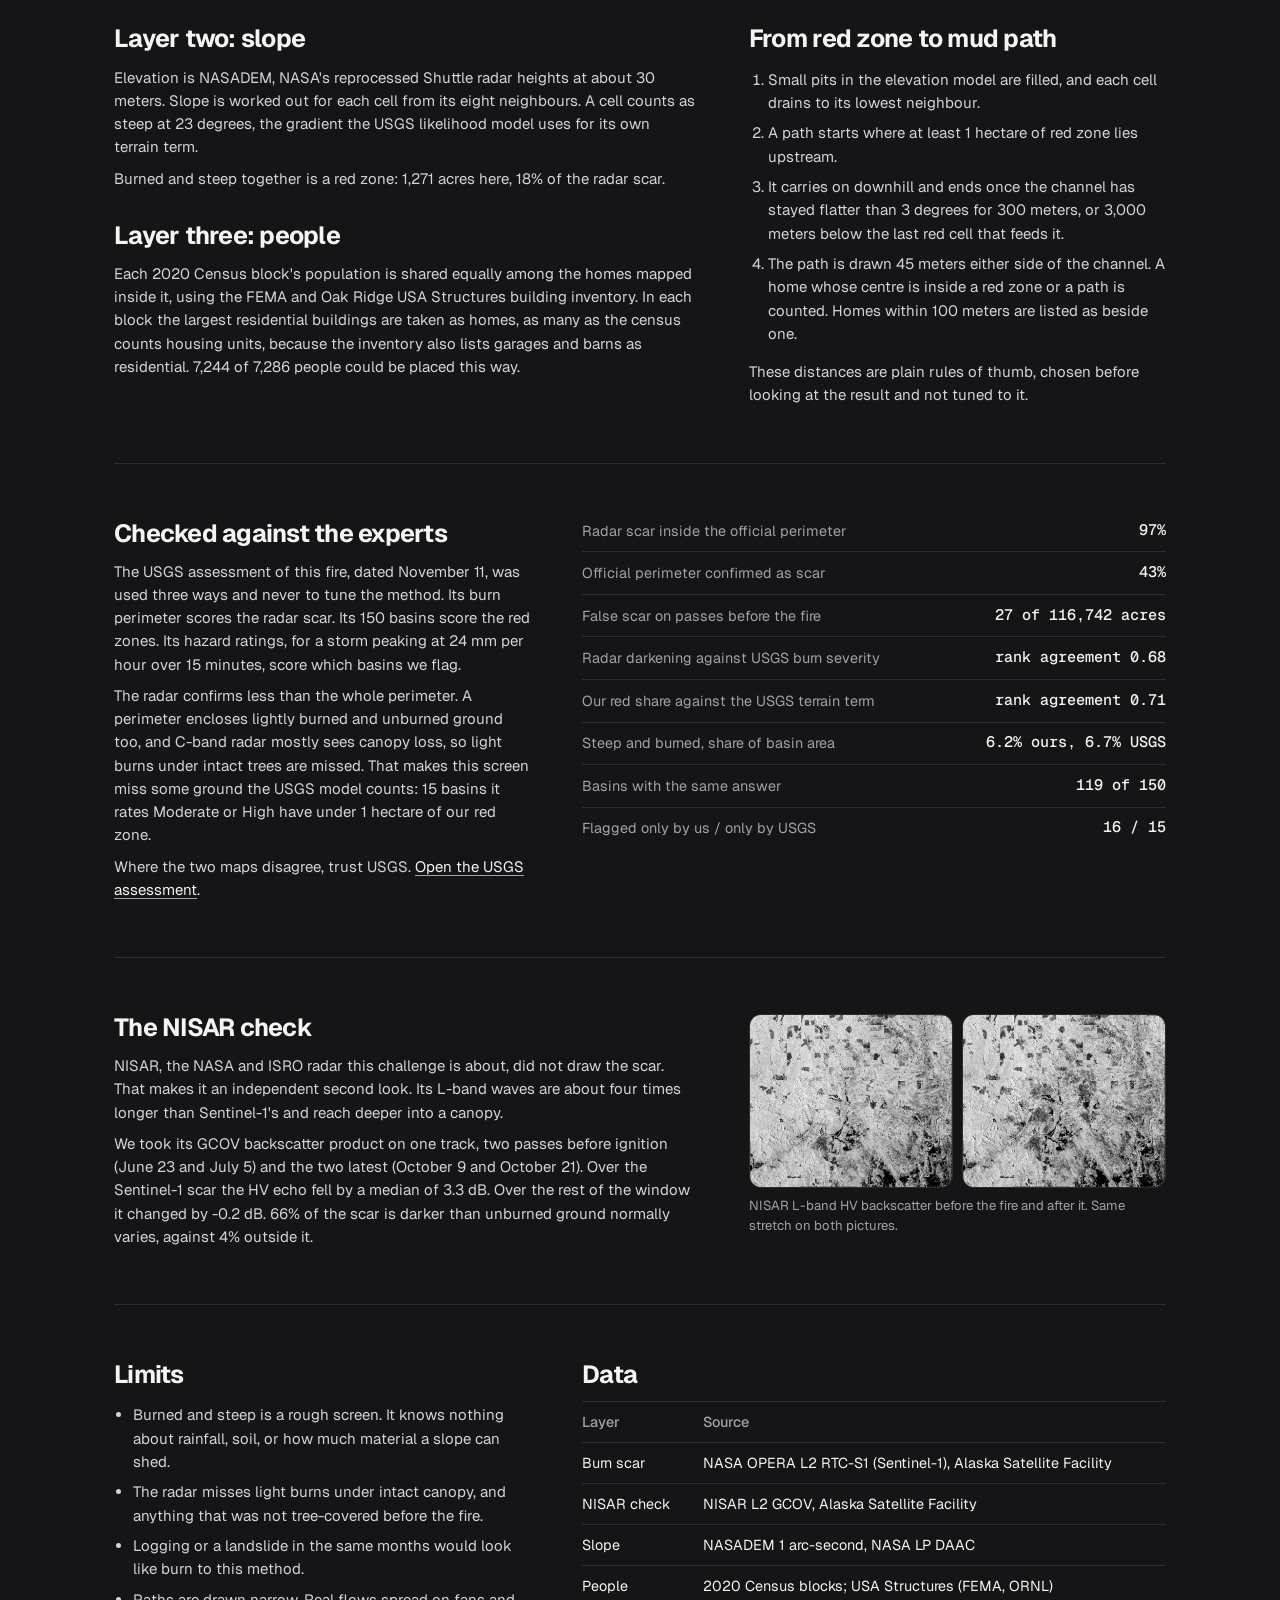
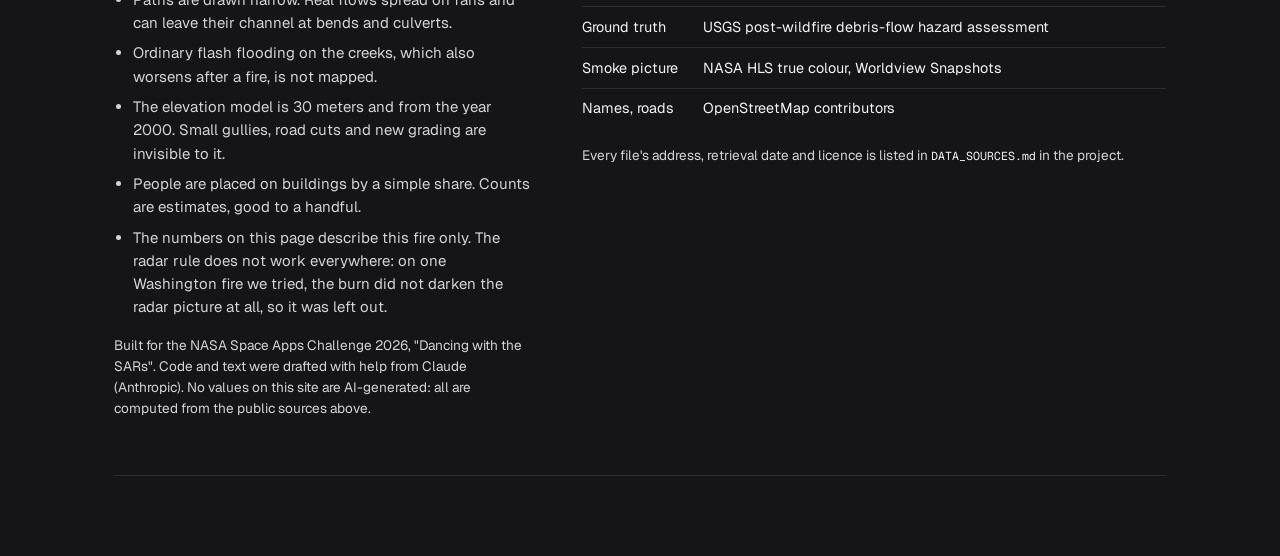
==== commit a175a6d4: "Rename the app to Mudwatch Co-Authored-By: Claude <noreply@anthropic.com>" ====
--- a/site/methods.html
+++ b/site/methods.html
@@ -3,8 +3,8 @@
 <head>
 <meta charset="utf-8">
 <meta name="viewport" content="width=device-width, initial-scale=1">
-<title>How Mudslide Watch works</title>
-<meta name="description" content="The data, the method and the limits behind Mudslide Watch.">
+<title>How Mudwatch works</title>
+<meta name="description" content="The data, the method and the limits behind Mudwatch.">
 <link rel="preconnect" href="https://fonts.googleapis.com">
 <link rel="preconnect" href="https://fonts.gstatic.com" crossorigin>
 <link href="https://fonts.googleapis.com/css2?family=Geist:wght@400;500;600;700&family=Geist+Mono:wght@400;500;600&display=swap" rel="stylesheet">
@@ -47,7 +47,7 @@
 </head>
 <body>
 <header class="top">
-  <a class="brand" href="./"><svg viewBox="0 0 22 22" width="22" height="22" aria-hidden="true"><path d="M11 3 20 8l-9 5-9-5z" fill="none" stroke="currentColor" stroke-width="1.4" stroke-linejoin="round"/><path d="m2 11.5 9 5 9-5" fill="none" stroke="currentColor" stroke-width="1.4" stroke-linejoin="round" opacity=".6"/><path d="m2 15 9 5 9-5" fill="none" stroke="#e5482d" stroke-width="1.6" stroke-linejoin="round"/></svg>Mudslide Watch</a>
+  <a class="brand" href="./"><svg viewBox="0 0 22 22" width="22" height="22" aria-hidden="true"><path d="M11 3 20 8l-9 5-9-5z" fill="none" stroke="currentColor" stroke-width="1.4" stroke-linejoin="round"/><path d="m2 11.5 9 5 9-5" fill="none" stroke="currentColor" stroke-width="1.4" stroke-linejoin="round" opacity=".6"/><path d="m2 15 9 5 9-5" fill="none" stroke="#e5482d" stroke-width="1.6" stroke-linejoin="round"/></svg>Mudwatch</a>
   <span class="place" id="place"></span>
   <nav class="top-actions"><a class="btn btn-solid" id="back" href="./">Open the map</a></nav>
 </header>
@@ -70,13 +70,13 @@
   const d = f.dates, k = f.scar_check, m = f.scar_method, r = f.rule, t = f.totals, C = f.usgs_check, N = f.nisar && f.nisar.ok ? f.nisar : null, O = f.optical && f.optical.ok ? f.optical : null, P = f.people;
   document.getElementById("place").textContent = f.name;
   document.getElementById("back").href = "./?fire=" + fid;
-  document.title = `How Mudslide Watch works: ${f.short_name}`;
+  document.title = `How Mudwatch works: ${f.short_name}`;
   const row = (dt, dd, hot) => `<div><dt>${dt}</dt><dd${hot ? ' class="hot"' : ""}>${dd}</dd></div>`;
 
   document.getElementById("doc").innerHTML = `
   <section class="lead">
     <h1>Cameras see ${O ? `<span class="chip" style="background-image:url(${D}optical.jpg)" role="img" aria-label="Optical satellite picture of the smoke plume"></span>` : ""} smoke. Radar sees ${f.radar_picture ? `<span class="chip" style="background-image:url(${D}radar.png)" role="img" aria-label="Radar picture of the same hills"></span>` : ""} the ground.</h1>
-    <p>After a wildfire, the next heavy rain can send mud, rock and burned trees down onto whatever sits below. Mudslide Watch asks one question of three layers: where does burned ground meet steep ground above homes?</p>
+    <p>After a wildfire, the next heavy rain can send mud, rock and burned trees down onto whatever sits below. Mudwatch asks one question of three layers: where does burned ground meet steep ground above homes?</p>
   </section>
 
   <section class="row">
